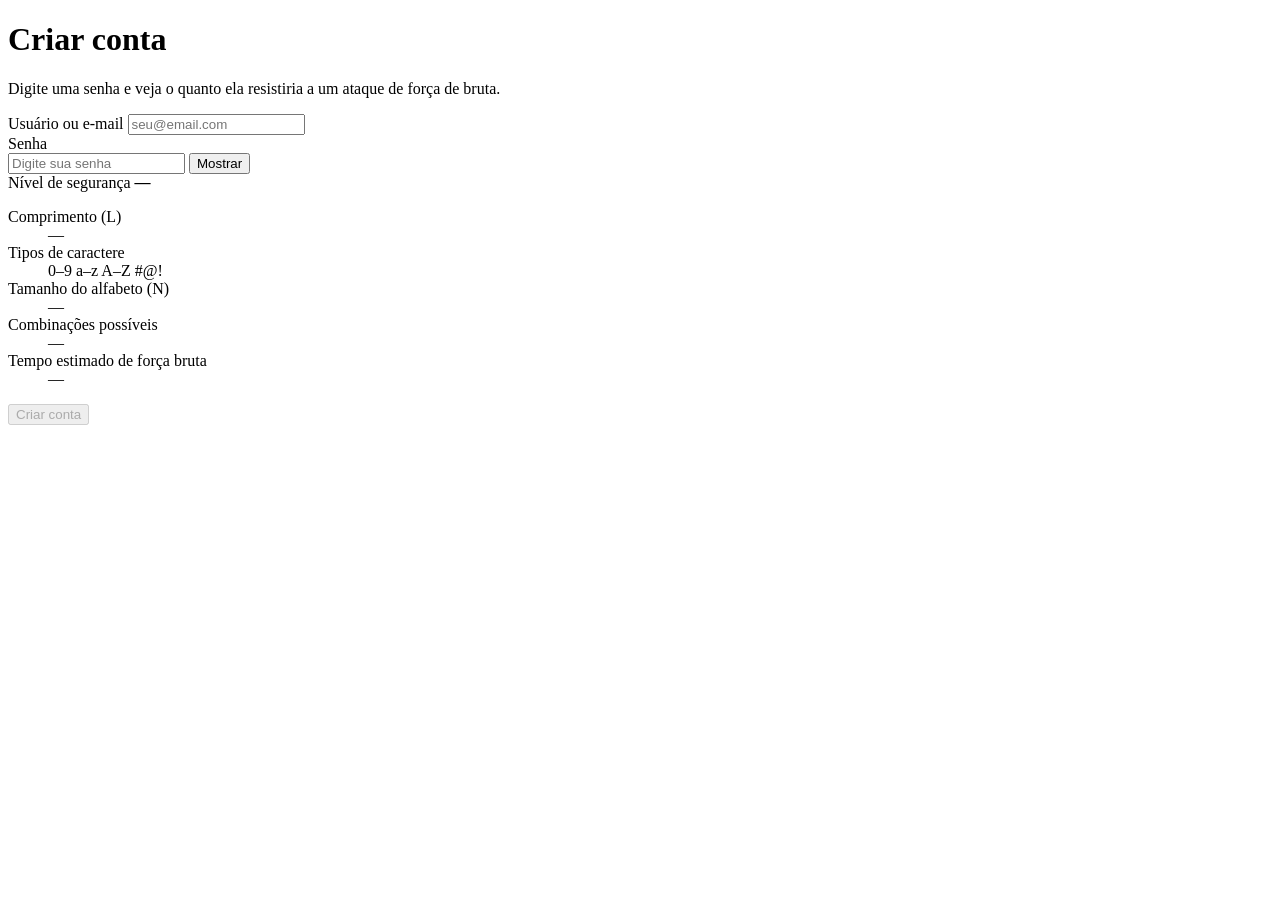
==== simulador-senhas-frontend/index.html @ d7c11f44 "painel" ====
<!doctype html>
<html lang="pt-br">
  <head>
    <meta charset="UTF-8" />
    <meta name="viewport" content="width=device-width, initial-scale=1.0" />
    <title>Simulador de senha de segurança</title>
    <link rel="stylesheet" href="css/style.css" />
  </head>

  <body>
    <main class="card" id="card" data-nivel="vazio">
      <h1>Criar conta</h1>

      <p>
        Digite uma senha e veja o quanto ela resistiria a um ataque de força de
        bruta.
      </p>

      <div class="campo">
        <label for="usuario">Usuário ou e-mail</label>
        <input
          type="text"
          id="usuario"
          placeholder="seu@email.com"
          autocomplete="off"
        />
      </div>
      <div class="campo">
        <label for="senha">Senha</label>
        <div class="senha-wrap">
          <input
            type="password"
            id="senha"
            maxlength="128"
            placeholder="Digite sua senha"
            autocomplete="new-password"
          />
          <button type="button" id="toggle">Mostrar</button>
        </div>

        <section class="resultado" aria-live="polite">
          <div class="nivel-topo">
            <span>Nível de segurança</span>
            <strong id="badge">—</strong>
          </div>

          <div class="barra">
            <div id="barra"></div>
          </div>

          <dl>
            <div>
              <dt>Comprimento (L)</dt>
              <dd id="r-comprimento">—</dd>
            </div>
            <div>
              <dt>Tipos de caractere</dt>
              <dd class="chips" id="r-tipos">
                <span data-t="digitos">0–9</span>
                <span data-t="minusculas">a–z</span>
                <span data-t="maiusculas">A–Z</span>
                <span data-t="simbolos">#@!</span>
              </dd>
            </div>
            <div>
              <dt>Tamanho do alfabeto (N)</dt>
              <dd id="r-alfabeto">—</dd>
            </div>
            <div>
              <dt>Combinações possíveis</dt>
              <dd id="r-combinacoes">—</dd>
            </div>
            <div>
              <dt>Tempo estimado de força bruta</dt>
              <dd id="r-tempo">—</dd>
            </div>
          </dl>
        </section>
      </div>

      <button type="button" id="enviar" disabled>Criar conta</button>
    </main>

    <script src="js/script.js"></script>
  </body>
</html>
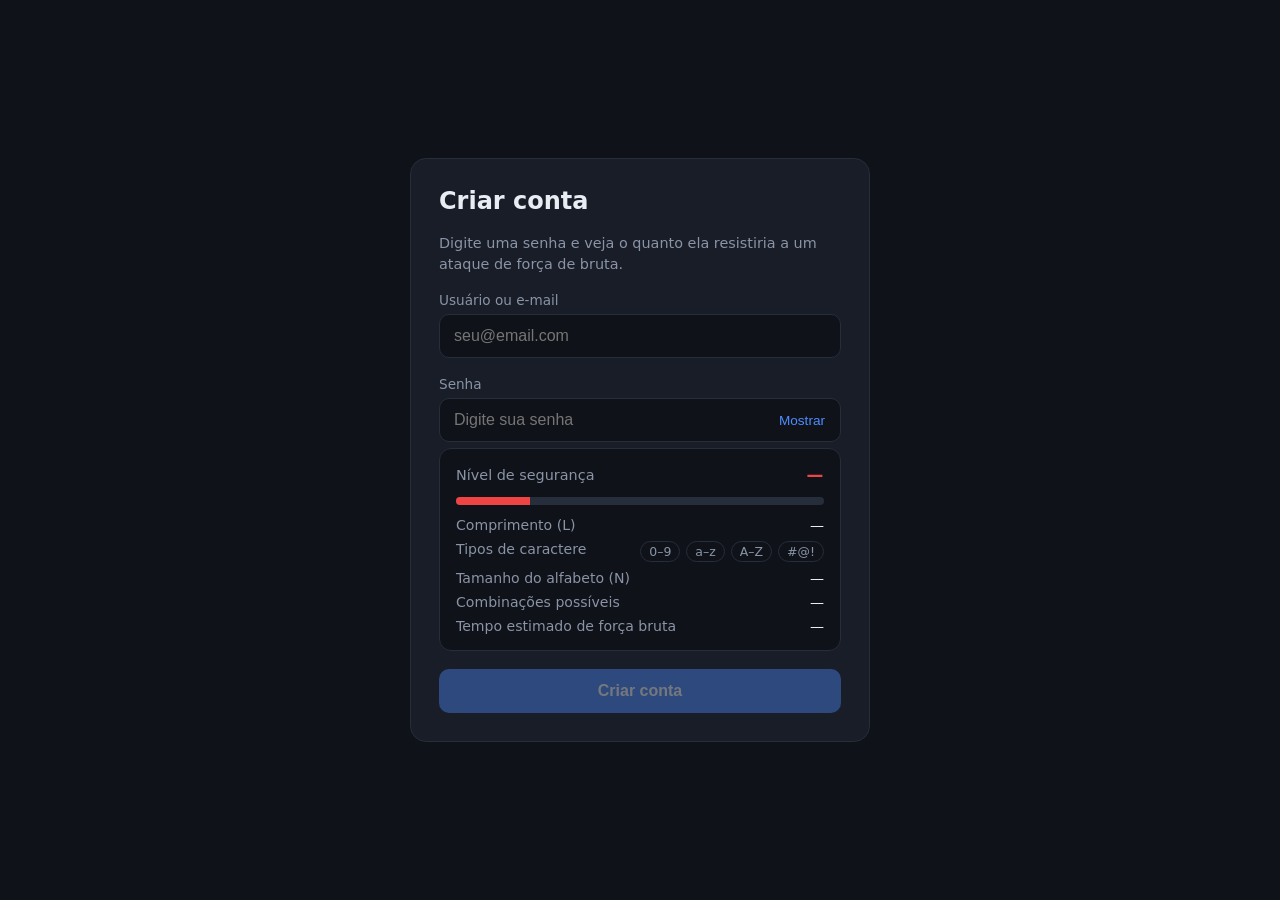
==== commit 402b3905: "EDITADO O DATA NIVEL DA MAIN" ====
--- a/simulador-senhas-frontend/index.html
+++ b/simulador-senhas-frontend/index.html
@@ -8,7 +8,7 @@
   </head>
 
   <body>
-    <main class="card" id="card" data-nivel="vazio">
+    <main class="card" id="card" data-nivel="MUITO_FRACO", data-nivel="FRACO", data-nivel="MEDIO", data-nivel="FORTE", data-nivel="MUITO_FORTE">
       <h1>Criar conta</h1>
 
       <p>
--- a/simulador-senhas-frontend/css/style.css
+++ b/simulador-senhas-frontend/css/style.css
@@ -0,0 +1,218 @@
+:root {
+  --bg: #0f1218;
+  --card: #181d27;
+  --borda: #262d3b;
+  --texto: #e8ecf3;
+  --muted: #8a94a6;
+  --destaque: #4f8cff;
+  --muito-fraco: #ef4444;
+  --fraco: #f97316;
+  --medio: #eab308;
+  --forte: #84cc16;
+  --muito-forte: #22c55e;
+  --cor-nivel: var(--borda);
+}
+
+* {
+  box-sizing: border-box;
+  margin: 0;
+}
+
+body {
+  min-height: 100vh;
+  display: grid;
+  place-items: center;
+  padding: 24px;
+  background: var(--bg);
+  color: var(--texto);
+  font-family:
+    system-ui,
+    -apple-system,
+    "Segoe UI",
+    Roboto,
+    sans-serif;
+}
+
+.card {
+  width: 100%;
+  max-width: 460px;
+  background: var(--card);
+  border: 1px solid var(--borda);
+  border-radius: 16px;
+  padding: 28px;
+  display: flex;
+  flex-direction: column;
+  gap: 18px;
+}
+
+h1 {
+  font-size: 1.5rem;
+}
+
+.card > p {
+  color: var(--muted);
+  font-size: 0.9rem;
+  line-height: 1.4;
+}
+
+.campo {
+  display: flex;
+  flex-direction: column;
+  gap: 6px;
+}
+
+label {
+  font-size: 0.85rem;
+  color: var(--muted);
+}
+
+input {
+  width: 100%;
+  padding: 12px 14px;
+  background: var(--bg);
+  color: var(--texto);
+  border: 1px solid var(--borda);
+  border-radius: 10px;
+  font-size: 1rem;
+}
+
+input:focus {
+  outline: 2px solid var(--destaque);
+  outline-offset: 1px;
+}
+
+.senha-wrap {
+  position: relative;
+}
+
+.senha-wrap input {
+  padding-right: 84px;
+}
+
+#toggle {
+  position: absolute;
+  right: 6px;
+  top: 50%;
+  transform: translateY(-50%);
+  background: none;
+  border: 0;
+  color: var(--destaque);
+  font-size: 0.85rem;
+  cursor: pointer;
+  padding: 6px 10px;
+}
+
+#enviar {
+  padding: 13px;
+  border: 0;
+  border-radius: 10px;
+  background: var(--destaque);
+  color: #fff;
+  font-size: 1rem;
+  font-weight: 600;
+  cursor: pointer;
+}
+
+#enviar:disabled {
+  opacity: 0.4;
+  cursor: not-allowed;
+}
+
+.resultado {
+  background: var(--bg);
+  border: 1px solid var(--borda);
+  border-radius: 12px;
+  padding: 16px;
+  display: flex;
+  flex-direction: column;
+  gap: 12px;
+}
+
+.nivel-topo {
+  display: flex;
+  justify-content: space-between;
+  align-items: center;
+  font-size: 0.9rem;
+  color: var(--muted);
+}
+
+#badge {
+  color: var(--cor-nivel);
+  font-size: 1.05rem;
+  text-transform: uppercase;
+  letter-spacing: 0.04em;
+}
+
+.barra {
+  height: 8px;
+  background: var(--borda);
+  border-radius: 99px;
+  overflow: hidden;
+}
+
+#barra {
+  height: 100%;
+  width: 0;
+  background: var(--cor-nivel);
+  transition:
+    width 0.3s,
+    background 0.3s;
+}
+
+dl {
+  display: flex;
+  flex-direction: column;
+  gap: 8px;
+}
+
+dl > div {
+  display: flex;
+  justify-content: space-between;
+  gap: 12px;
+  font-size: 0.88rem;
+}
+
+dt {
+  color: var(--muted);
+}
+
+dd {
+  text-align: right;
+  font-variant-numeric: tabular-nums;
+}
+
+.chips {
+  display: flex;
+  gap: 6px;
+  flex-wrap: wrap;
+  justify-content: flex-end;
+}
+
+.chips span {
+  padding: 2px 8px;
+  border-radius: 99px;
+  font-size: 0.78rem;
+  border: 1px solid var(--borda);
+  color: var(--muted);
+  transition: 0.2s;
+}
+
+.chips span.ativo {
+  color: var(--texto);
+  border-color: var(--cor-nivel);
+  background: color-mix(in srgb, var(--cor-nivel) 18%, transparent);
+}
+
+/* cor do nível */
+.card[data-nivel="MUITO_FRACO"] { --cor-nivel: var(--muito-fraco); }
+.card[data-nivel="FRACO"]       { --cor-nivel: var(--fraco); }
+.card[data-nivel="MEDIO"]       { --cor-nivel: var(--medio); }
+.card[data-nivel="FORTE"]       { --cor-nivel: var(--forte); }
+.card[data-nivel="MUITO_FORTE"] { --cor-nivel: var(--muito-forte); }
+
+/* tamanho da barra */
+.card[data-nivel="MUITO_FRACO"] #barra { width: 20%; }
+.card[data-nivel="FRACO"]       #barra { width: 40%; }
+.card[data-nivel="MEDIO"]       #barra { width: 60%; }
+.card[data-nivel="FORTE"]       #barra { width: 80%; }
+.card[data-nivel="MUITO_FORTE"] #barra { width: 100%; }
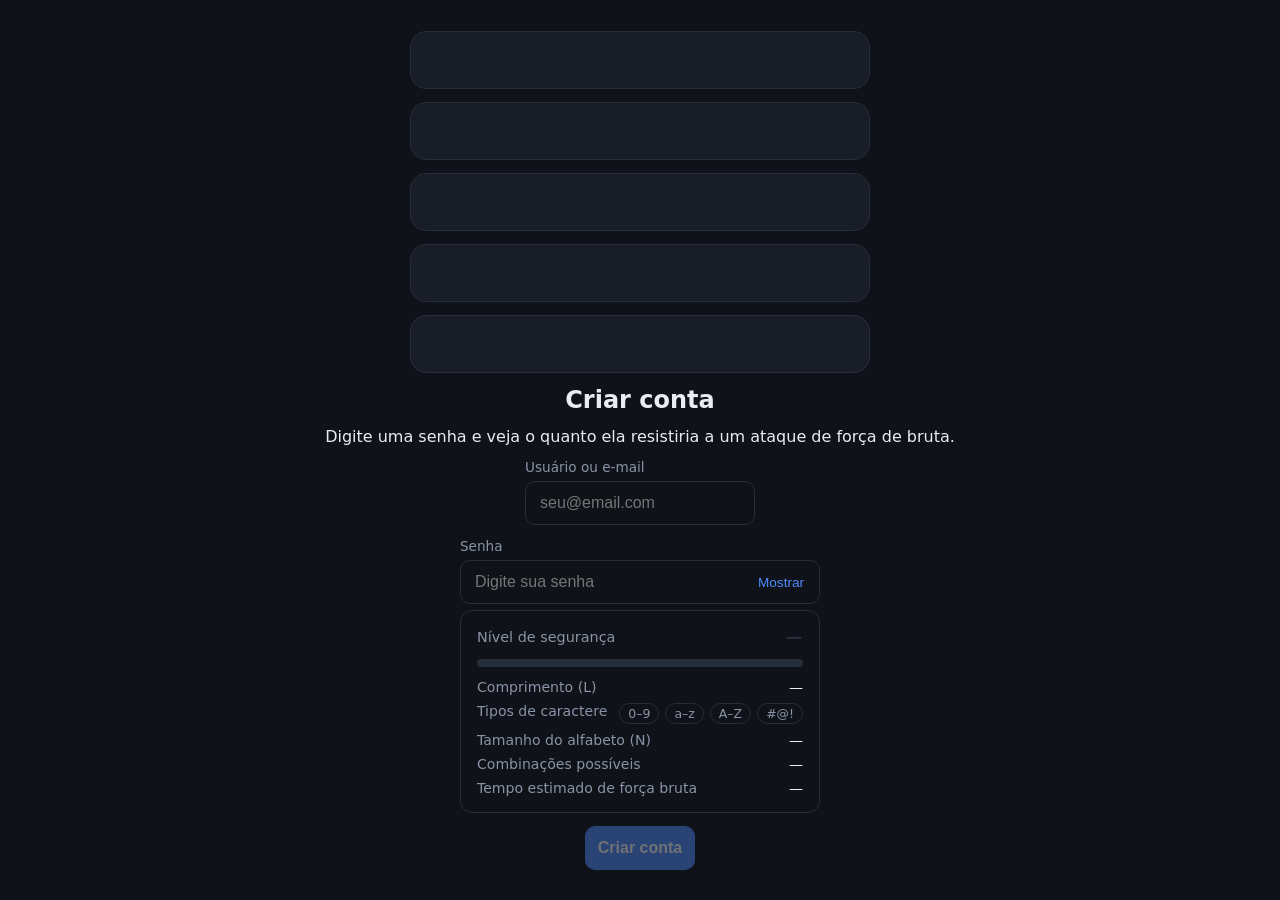
==== commit 1eb248a4: "correção da main class do data nivel no html" ====
--- a/simulador-senhas-frontend/index.html
+++ b/simulador-senhas-frontend/index.html
@@ -8,7 +8,11 @@
   </head>
 
   <body>
-    <main class="card" id="card" data-nivel="MUITO_FRACO", data-nivel="FRACO", data-nivel="MEDIO", data-nivel="FORTE", data-nivel="MUITO_FORTE">
+    <main class="card" id="card" data-nivel="MUITO_FRACO"> </main>
+    <main class="card" id="card" data-nivel="FRACO"> </main>
+    <main class="card" id="card" data-nivel="MEDIO"> </main>
+    <main class="card" id="card" data-nivel="FORTE"> </main>
+    <main class="card" id="card" data-nivel="MUITO_FORTE"> </main>
       <h1>Criar conta</h1>
 
       <p>
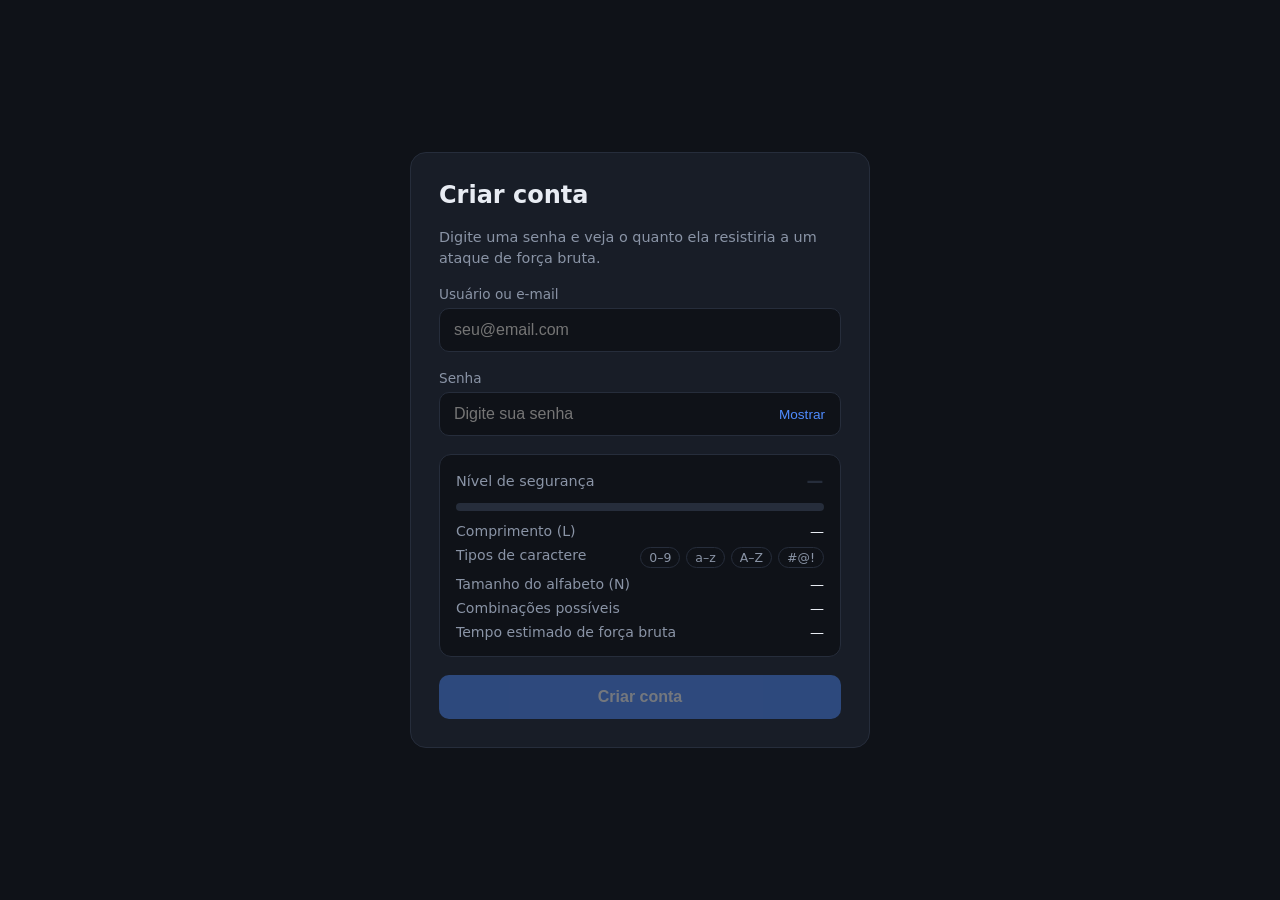
==== commit 28108cd8: "correção da div" ====
--- a/simulador-senhas-frontend/index.html
+++ b/simulador-senhas-frontend/index.html
@@ -8,15 +8,11 @@
   </head>
 
   <body>
-    <main class="card" id="card" data-nivel="MUITO_FRACO"> </main>
-    <main class="card" id="card" data-nivel="FRACO"> </main>
-    <main class="card" id="card" data-nivel="MEDIO"> </main>
-    <main class="card" id="card" data-nivel="FORTE"> </main>
-    <main class="card" id="card" data-nivel="MUITO_FORTE"> </main>
+    <main class="card" id="card" data-nivel="vazio">
       <h1>Criar conta</h1>
 
       <p>
-        Digite uma senha e veja o quanto ela resistiria a um ataque de força de
+        Digite uma senha e veja o quanto ela resistiria a um ataque de força
         bruta.
       </p>
 
@@ -29,6 +25,7 @@
           autocomplete="off"
         />
       </div>
+
       <div class="campo">
         <label for="senha">Senha</label>
         <div class="senha-wrap">
@@ -41,50 +38,48 @@
           />
           <button type="button" id="toggle">Mostrar</button>
         </div>
+      </div>
 
-        <section class="resultado" aria-live="polite">
-          <div class="nivel-topo">
-            <span>Nível de segurança</span>
-            <strong id="badge">—</strong>
+      <section class="resultado" aria-live="polite">
+        <div class="nivel-topo">
+          <span>Nível de segurança</span>
+          <strong id="badge">—</strong>
+        </div>
+
+        <div class="barra">
+          <div id="barra"></div>
+        </div>
+
+        <dl>
+          <div>
+            <dt>Comprimento (L)</dt>
+            <dd id="r-comprimento">—</dd>
           </div>
-
-          <div class="barra">
-            <div id="barra"></div>
+          <div>
+            <dt>Tipos de caractere</dt>
+            <dd class="chips" id="r-tipos">
+              <span data-t="digitos">0–9</span>
+              <span data-t="minusculas">a–z</span>
+              <span data-t="maiusculas">A–Z</span>
+              <span data-t="simbolos">#@!</span>
+            </dd>
           </div>
-
-          <dl>
-            <div>
-              <dt>Comprimento (L)</dt>
-              <dd id="r-comprimento">—</dd>
-            </div>
-            <div>
-              <dt>Tipos de caractere</dt>
-              <dd class="chips" id="r-tipos">
-                <span data-t="digitos">0–9</span>
-                <span data-t="minusculas">a–z</span>
-                <span data-t="maiusculas">A–Z</span>
-                <span data-t="simbolos">#@!</span>
-              </dd>
-            </div>
-            <div>
-              <dt>Tamanho do alfabeto (N)</dt>
-              <dd id="r-alfabeto">—</dd>
-            </div>
-            <div>
-              <dt>Combinações possíveis</dt>
-              <dd id="r-combinacoes">—</dd>
-            </div>
-            <div>
-              <dt>Tempo estimado de força bruta</dt>
-              <dd id="r-tempo">—</dd>
-            </div>
-          </dl>
-        </section>
-      </div>
+          <div>
+            <dt>Tamanho do alfabeto (N)</dt>
+            <dd id="r-alfabeto">—</dd>
+          </div>
+          <div>
+            <dt>Combinações possíveis</dt>
+            <dd id="r-combinacoes">—</dd>
+          </div>
+          <div>
+            <dt>Tempo estimado de força bruta</dt>
+            <dd id="r-tempo">—</dd>
+          </div>
+        </dl>
+      </section>
 
       <button type="button" id="enviar" disabled>Criar conta</button>
     </main>
 
-    <script src="js/script.js"></script>
-  </body>
-</html>
+    <script
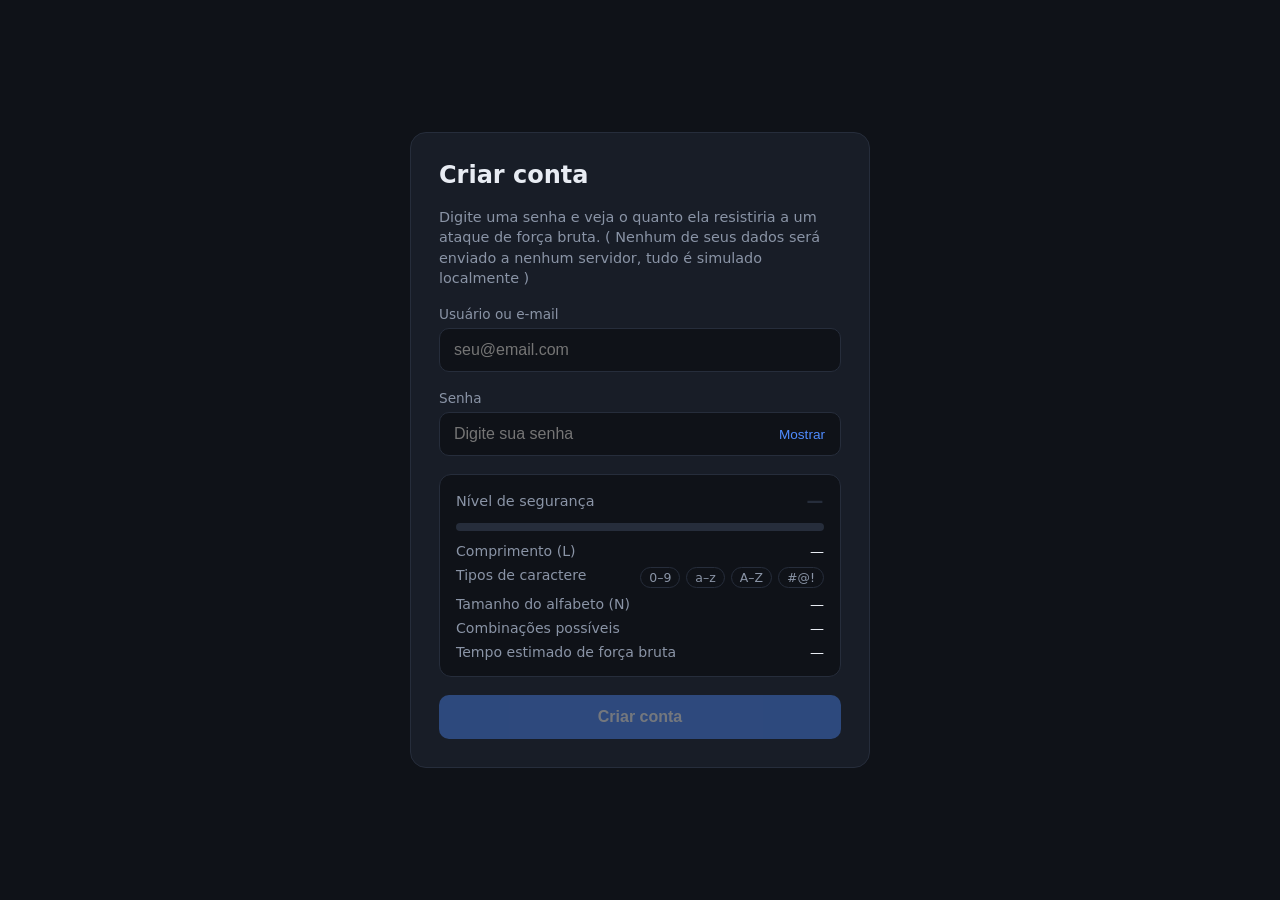
==== commit 30ffeb0c: "att o html para avisar que os dados não é armazenado em nenhum servidor, tudo é simulado localmente" ====
--- a/simulador-senhas-frontend/index.html
+++ b/simulador-senhas-frontend/index.html
@@ -13,7 +13,7 @@
 
       <p>
         Digite uma senha e veja o quanto ela resistiria a um ataque de força
-        bruta.
+        bruta. ( Nenhum de seus dados será enviado a nenhum servidor, tudo é simulado localmente )
       </p>
 
       <div class="campo">
@@ -82,4 +82,7 @@
       <button type="button" id="enviar" disabled>Criar conta</button>
     </main>
 
-    <script+    <script src="js/script.js"></script>
+    <script src="js/mock.js"></script>
+  </body>
+</html>
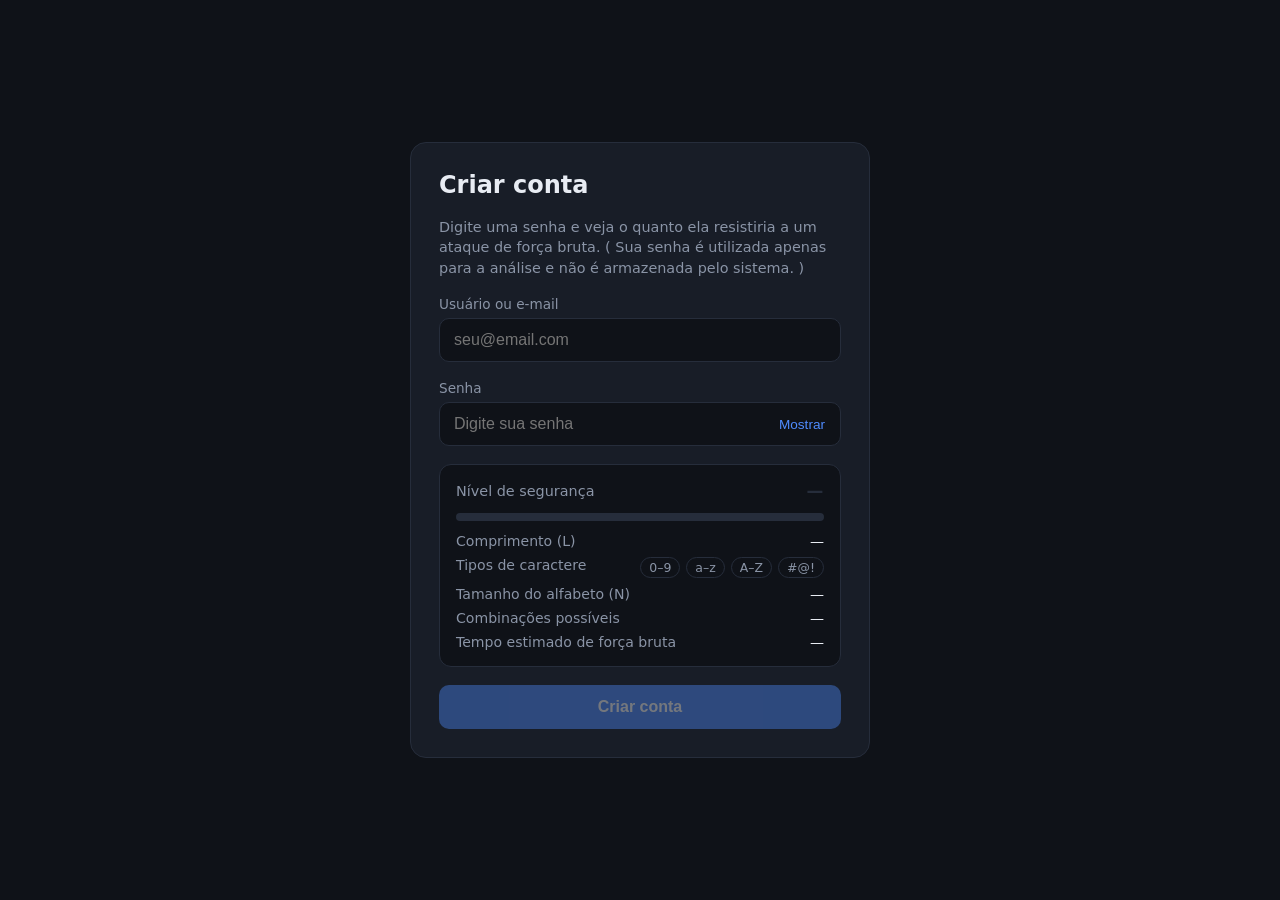
==== commit 3cb9d363: "correção do front" ====
--- a/simulador-senhas-frontend/index.html
+++ b/simulador-senhas-frontend/index.html
@@ -13,7 +13,7 @@
 
       <p>
         Digite uma senha e veja o quanto ela resistiria a um ataque de força
-        bruta. ( Nenhum de seus dados será enviado a nenhum servidor, tudo é simulado localmente )
+        bruta. ( Sua senha é utilizada apenas para a análise e não é armazenada pelo sistema. )
       </p>
 
       <div class="campo">
@@ -83,6 +83,6 @@
     </main>
 
     <script src="js/script.js"></script>
-    <script src="js/mock.js"></script>
+   <!-- <script src="js/mock.js"></script> -->
   </body>
 </html>
